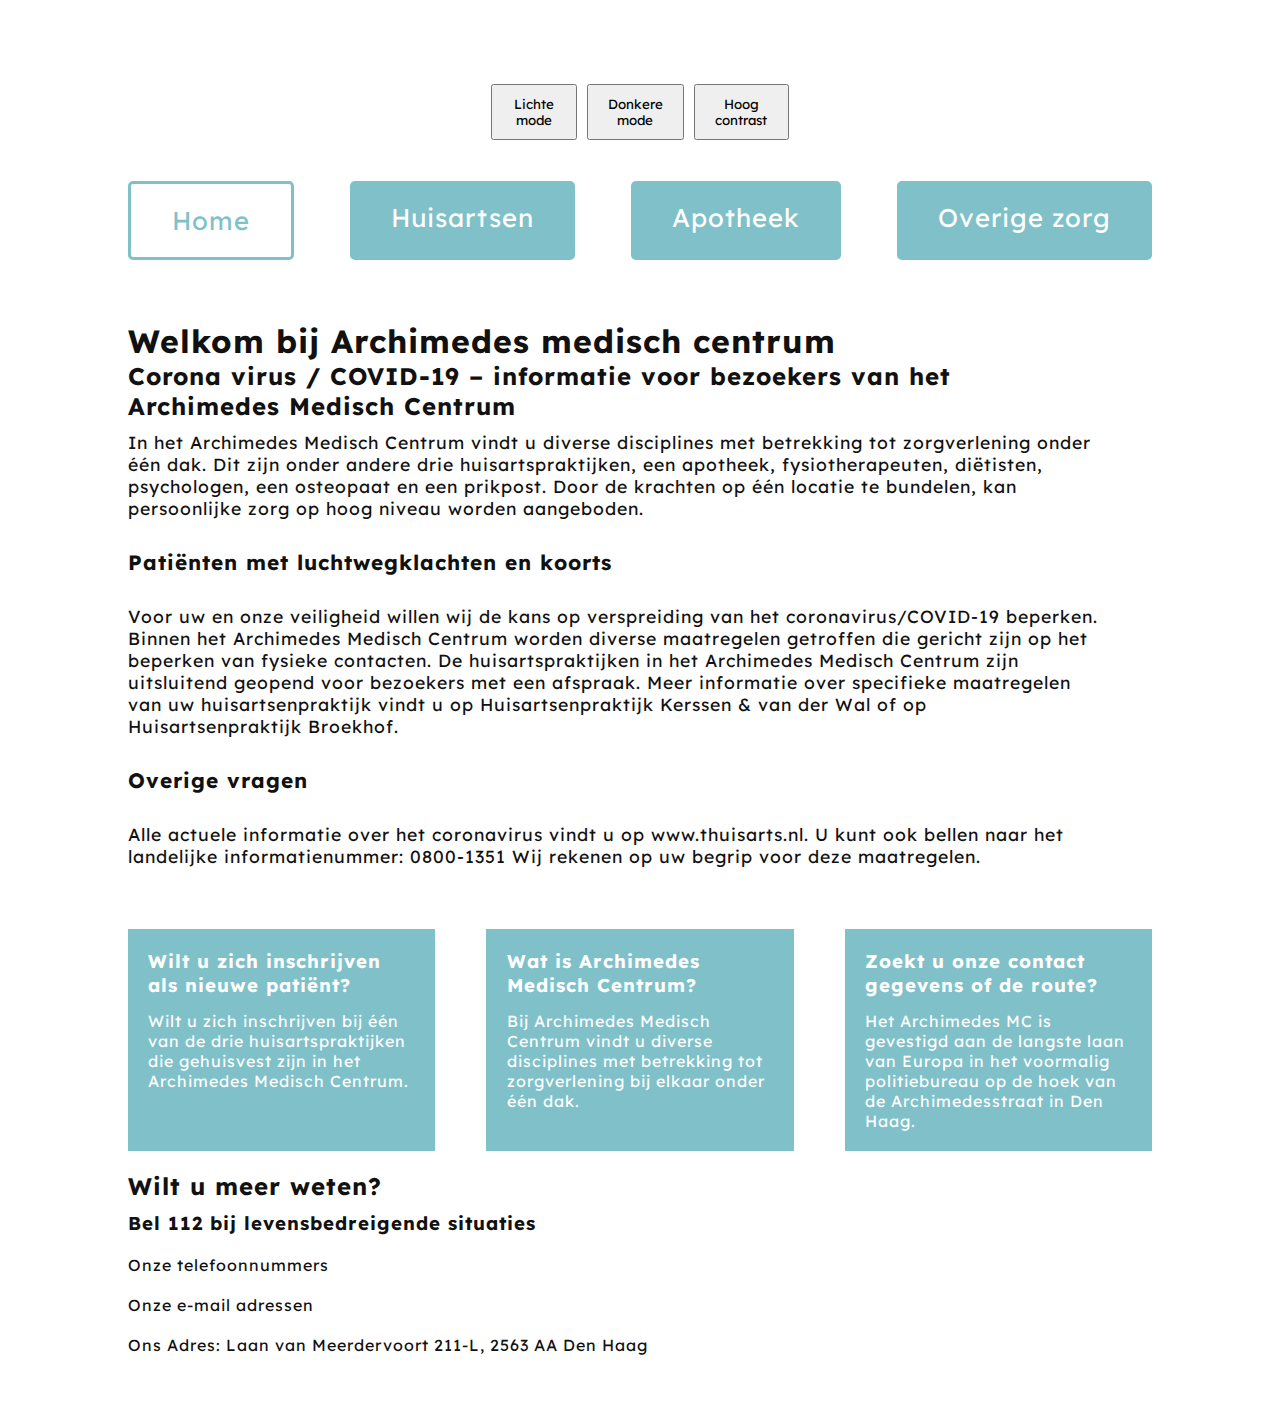
==== index.html @ fb49da2a "16/1" ====
<!DOCTYPE html>
<html lang="nl" data-color-mode>
    <head>
        <meta charset="UTF-8" />
        <meta name="author" content="Jort Broekhof" />
        <meta name="viewport" content="width=device-width, initial-scale=1" />

        <title>Jort Broekhof FED2223</title>
        <link rel="preconnect" href="https://fonts.googleapis.com" />
        <link rel="preconnect" href="https://fonts.gstatic.com" crossorigin />
        <link
            href="https://fonts.googleapis.com/css2?family=Lexend:wght@300;400;600;800&display=swap"
            rel="stylesheet"
        />

        <link href="styles/style.css" rel="stylesheet" />
        <link rel="icon" type="image/svg+xml" href="images/favicon.svg" />
    </head>
    <header>
        <a href="../">
            <img
                src="/images/archimedes-logo.svg"
                alt="Logo Archimedes"
                id="archimedesLogo"
            />
        </a>

        <ul>
            <li>
                <button onclick="lightCheck()">
                    <label for="lightMode">Lichte mode</label>
                </button>
            </li>
            <li>
                <button onclick="darkCheck()">
                    <label for="darkMode">Donkere mode</label>
                </button>
            </li>
            <li>
                <button onclick="contrastCheck()">
                    <label for="contrastMode">Hoog contrast</label>
                </button>
            </li>
        </ul>
    </header>
    <nav class="nav-container">
        <a id="current" href="../">Home</a>
        <a href="huisartsen.html">Huisartsen</a>
        <a href="#">Apotheek</a>
        <a href="#">Overige zorg</a>
    </nav>
    <main>
        <section>
            <h1>Welkom bij Archimedes medisch centrum</h1>
            <article class="main-content">
                <h2>
                    Corona virus / COVID-19 – informatie voor bezoekers van het
                    Archimedes Medisch Centrum
                </h2>
                <p>
                    In het Archimedes Medisch Centrum vindt u diverse
                    disciplines met betrekking tot zorgverlening onder één dak.
                    Dit zijn onder andere drie huisartspraktijken, een apotheek,
                    fysiotherapeuten, diëtisten, psychologen, een osteopaat en
                    een prikpost. Door de krachten op één locatie te bundelen,
                    kan persoonlijke zorg op hoog niveau worden aangeboden.
                </p>

                <h3>Patiënten met luchtwegklachten en koorts</h3>

                <p>
                    Voor uw en onze veiligheid willen wij de kans op
                    verspreiding van het coronavirus/COVID-19 beperken. Binnen
                    het Archimedes Medisch Centrum worden diverse maatregelen
                    getroffen die gericht zijn op het beperken van fysieke
                    contacten. De huisartspraktijken in het Archimedes Medisch
                    Centrum zijn uitsluitend geopend voor bezoekers met een
                    afspraak. Meer informatie over specifieke maatregelen van uw
                    huisartsenpraktijk vindt u op Huisartsenpraktijk Kerssen &
                    van der Wal of op Huisartsenpraktijk Broekhof.
                </p>
                <h3>Overige vragen</h3>
                <p>
                    Alle actuele informatie over het coronavirus vindt u op
                    www.thuisarts.nl. U kunt ook bellen naar het landelijke
                    informatienummer: 0800-1351 Wij rekenen op uw begrip voor
                    deze maatregelen.
                </p>
            </article>
        </section>
        <section>
            <ul class="cardContainer">
                <li>
                    <h3>Wilt u zich inschrijven als nieuwe patiënt?</h3>
                    <p>
                        Wilt u zich inschrijven bij één van de drie
                        huisartspraktijken die gehuisvest zijn in het Archimedes
                        Medisch Centrum.
                    </p>
                </li>
                <li>
                    <h3>Wat is Archimedes Medisch Centrum?</h3>
                    <p>
                        Bij Archimedes Medisch Centrum vindt u diverse
                        disciplines met betrekking tot zorgverlening bij elkaar
                        onder één dak.
                    </p>
                </li>
                <li>
                    <h3>Zoekt u onze contact gegevens of de route?</h3>
                    <p>
                        Het Archimedes MC is gevestigd aan de langste laan van
                        Europa in het voormalig politiebureau op de hoek van de
                        Archimedesstraat in Den Haag.
                    </p>
                </li>
            </ul>
        </section>
    </main>

    <body>
        <footer>
            <h2>Wilt u meer weten?</h2>
            <ul class="footerList">
                <li>
                    <h3>
                        Bel <a href="tel:112">112</a> bij levensbedreigende
                        situaties
                    </h3>
                </li>
                <li>
                    <a href="/">Onze telefoonnummers</a>
                </li>
                <li>
                    <a href="/">Onze e-mail adressen</a>
                </li>
                <li>
                    <p>
                        Ons Adres: Laan van Meerdervoort 211-L, 2563 AA Den Haag
                    </p>
                </li>
            </ul>
        </footer>
        <script defer src="scripts/script.js"></script>
    </body>
</html>
---- styles/style.css ----
*,
*::after,
*::before {
    box-sizing: border-box;
    font-family: var(--font-family);
    margin: 0;
    padding: 0;
}

/*********************/
/* CUSTOM PROPERTIES */
/*********************/
:root {
    --font-family: "Lexend", sans-serif;
    --color-text: #111;
    --color-main: #80c1c9;
    --color-a: #fff;
    --color-cardbg: #80c1c9;
    --color-navbutton: #80c1c9;
    --color-navtext: #fff;
    --color-background: #fff;
    --color-currentnav: #80c1c9;
    --color-currentnavtext: #80c1c9;
    --button-radius: 5px;
    --image-visibility: block;
}

:root[data-color-mode="dark-mode"] {
    --font-family: "Lexend", sans-serif;
    --color-text: #fff;
    --color-background: #1d2a35;
    --color-cardbg: #1d575e;
    --color-navbutton: #1d575e;
    --color-currentnav: #1d575e;
    --color-currentnavtext: #fff;
    --button-radius: 5px;
    --image-visibility: block;
}

:root[data-color-mode="contrast-mode"] {
    --color-background: #000000;
    --color-navbutton: #fff;
    --color-currentnav: #f3db05;
    --color-cardbg: #1d575e;
    --color-text: #fff;
    --color-navtext: #000000;
    --color-currentnavtext: #fff;
    --filter-white: brightness(0) invert(1);
    --button-radius: 0;
    --color-cardbg: #fff;
    --image-visibility: none;
}

.aria-invisible {
    border: 0;
    clip: rect(0 0 0 0);
    height: 1px;
    margin: -1px;
    overflow: hidden;
    padding: 0;
    position: absolute;
    width: 1px;
}

html {
    width: 100vw;
    height: 100vh;
}

body {
    background-color: var(--color-background);
    height: 100%;
    width: 100%;
    padding: 5% 10%;
    color: var(--color-text);
    margin: 0 auto;
    letter-spacing: 1px;
}

header img {
    filter: var(--filter-white);
}

li {
    list-style: none;
}

a {
    text-decoration: none;
    color: var(--color-a);
}

footer a {
    color: var(--color-text);
}

main section article {
    max-width: 95%;
}

main section article h3 {
    font-size: 1.3em;
    margin: 10px 0 30px 0;
}

main section article p {
    font-size: 1.1em;
    margin: 10px 0 30px 0;
}

#current {
    background-color: var(--color-background);
    border: 3px solid var(--color-currentnav);
    color: var(--color-currentnavtext);
}

/* Small screens */
@media (max-width: 375px) {
    h1 {
        font-size: 1.6em;
    }

    main {
        margin-top: 10%;
    }

    .list-container {
        display: flex;
        flex-direction: column;
        padding: 0;
    }

    .nav-container {
        display: flex;
        flex-direction: column;
        padding: 0;
    }

    .nav-container a {
        font-size: 1.5em;
        background-color: var(--color-navbutton);
        color: var(--color-navtext);
        padding: 4.5%;
        margin-bottom: 3%;
        border-radius: var(--button-radius);
    }

    .cardContainer {
        display: flex;
        flex-direction: column;
    }

    .cardContainer li {
        max-height: 60%;
        padding: 4%;
        margin: 4% 0% 4% 0;
        background-color: var(--color-cardbg);
        color: var(--color-navtext);
    }

    .cardContainer li h3 {
        margin: 2% 0 6% 0;
    }

    footer {
        padding-bottom: 5%;
    }

    header ul {
        display: flex;
        align-items: center;
        user-select: none;
        justify-content: space-between;
        margin-bottom: 10%;
    }

    header ul li button {
        background-color: white;
        border: black solid 1px;
    }

    #infoContainer {
        display: flex;
        flex-direction: column;
    }

    #infoContainer div {
        width: 100%;
    }
    li button {
        padding: 5px;
        margin: 0 5px 0 5px;
    }

    .doctorContainer {
        display: flex;
        flex-direction: column;
    }

    .doctorContainer li {
        width: 100%;
        margin-bottom: 10%;
        background-color: var(--color-cardbg);
    }

    .doctorContainer li article {
        padding: 0 5% 5% 5%;
        color: var(--color-navtext);
    }

    .doctorContainer li article h2 {
        margin: 5% 0 0 0;
    }

    .doctorContainer li article p {
        margin: 2.5% 0 5% 0;
    }

    .doctorContainer li img {
        display: block;
        max-width: 100%;
        height: auto;
        display: var(--image-visibility);
        margin-bottom: 5%;
    }
}

/* Big screens */
@media (min-width: 376px) {
    header {
        display: flex;
        align-items: center;
        flex-direction: column;
    }

    #archimedesLogo {
        max-width: 30%;
    }

    h1 {
        font-size: 2em;
    }

    .nav-container {
        display: flex;
        justify-content: space-between;
        flex-direction: row;
        padding: 0;
        margin-top: 4%;
    }

    .nav-container a {
        font-size: 1.6em;
        background-color: var(--color-navbutton);
        color: var(--color-navtext);
        padding: 2% 4% 2% 4%;
        border-radius: var(--button-radius);
    }

    .cardContainer {
        display: flex;
        justify-content: space-between;
    }

    .cardContainer li {
        width: 30%;
        max-height: 60%;
        padding: 2%;
        margin-bottom: 2%;
        background-color: var(--color-cardbg);
        color: var(--color-navtext);
    }

    .cardContainer li h3 {
        margin-bottom: 5%;
    }

    section {
        margin-top: 6%;
    }

    footer {
        padding-bottom: 5%;
    }

    footer ul li {
        padding: 10px 10px 10px 0;
    }

    header ul {
        display: flex;
        align-items: center;
        user-select: none;
        justify-content: space-between;
        width: 30%;
    }

    li button {
        padding: 10px;
        margin: 0 5px 0 5px;
    }

    .doctorContainer {
        display: flex;
        justify-content: space-around;
    }

    .doctorContainer li {
        width: 40%;
        margin-bottom: 10%;
        background-color: var(--color-cardbg);
    }

    .doctorContainer li img {
        display: block;
        max-width: 100%;
        height: auto;
    }

    .doctorContainer li article {
        padding: 0 5% 5% 5%;
        color: var(--color-navtext);
    }

    .doctorContainer li article h2 {
        margin: 5% 0 0 0;
    }

    .doctorContainer li article p {
        margin: 2.5% 0 5% 0;
    }

    .doctorContainer li img {
        display: block;
        max-width: 100%;
        height: auto;
        display: var(--image-visibility);
        margin-bottom: 5%;
    }
}
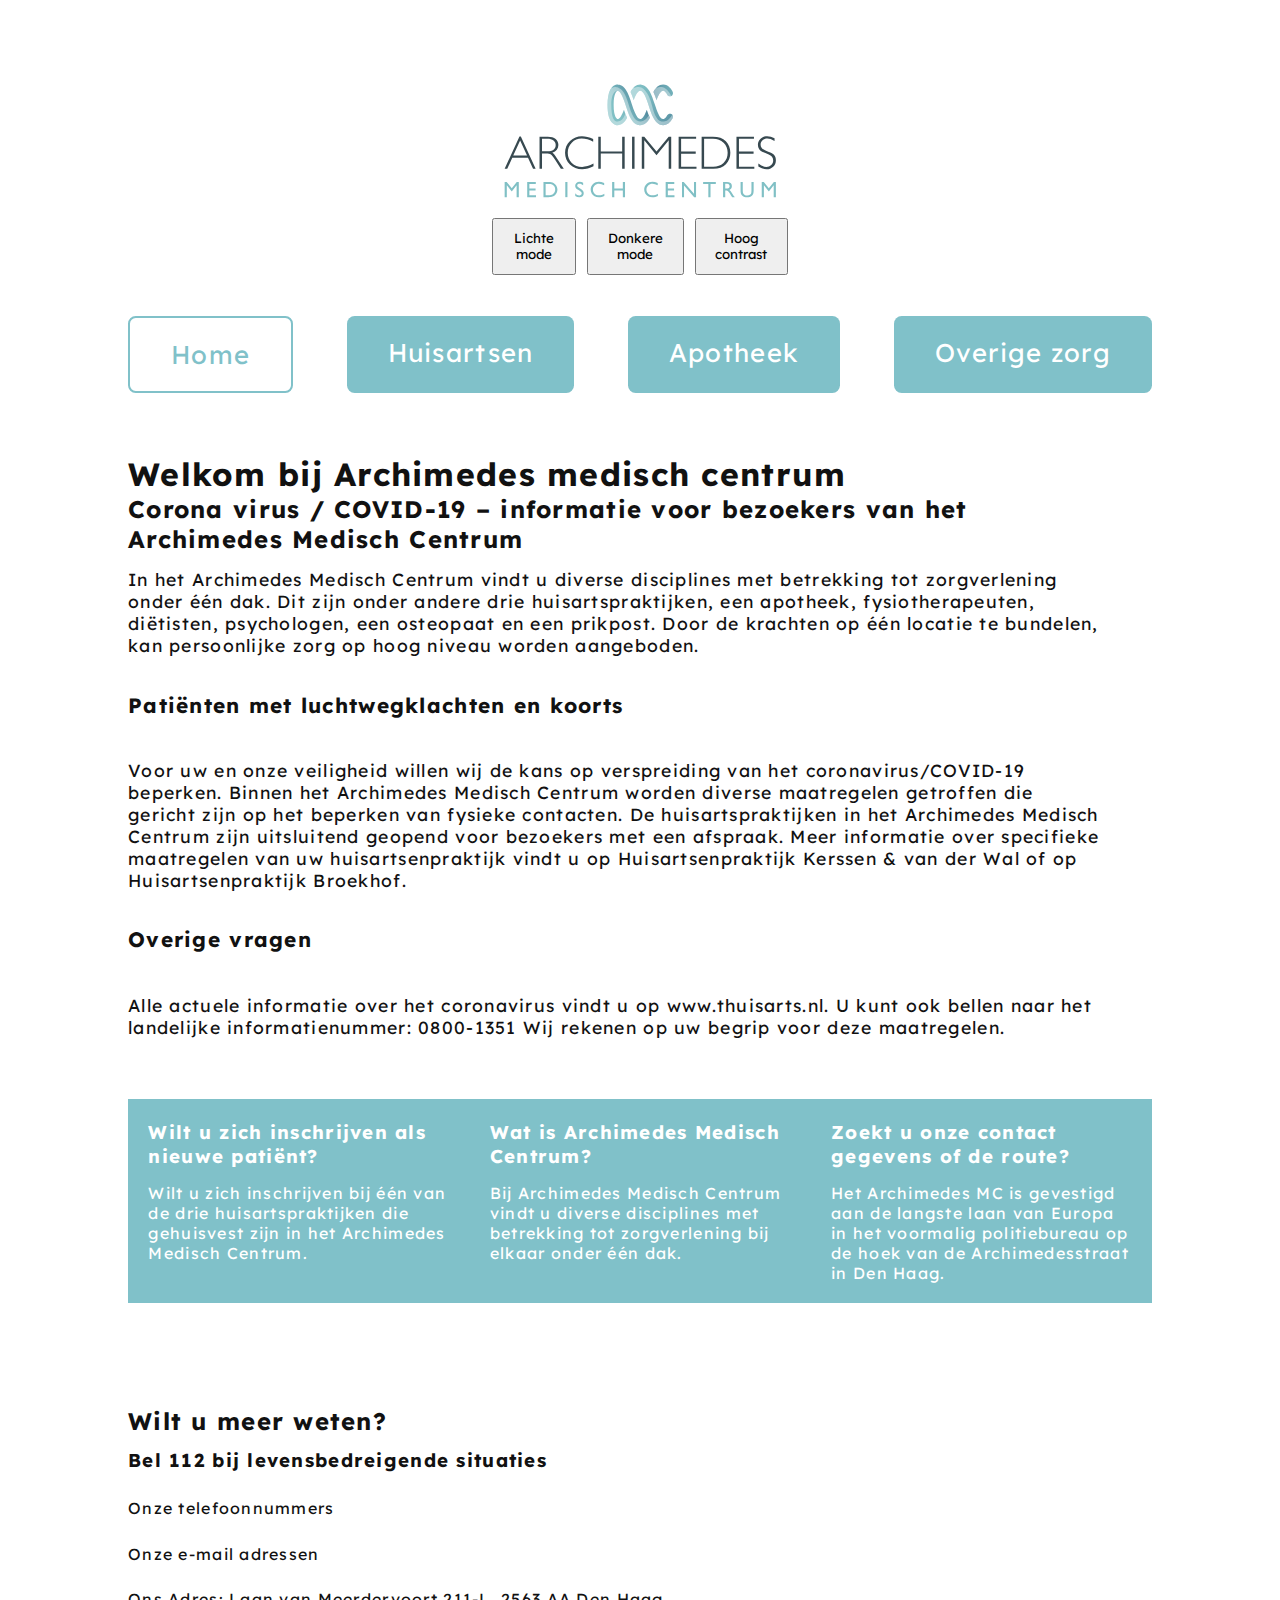
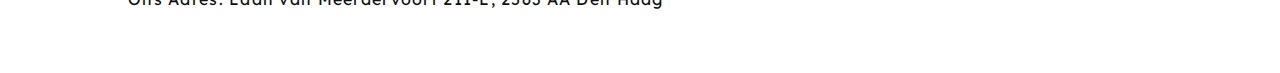
==== commit 09519bcb: "HTML/CSS + README" ====
--- a/index.html
+++ b/index.html
@@ -17,33 +17,33 @@
         <link rel="icon" type="image/svg+xml" href="images/favicon.svg" />
     </head>
     <header>
+        
         <a href="../">
             <img
                 src="/images/archimedes-logo.svg"
                 alt="Logo Archimedes"
-                id="archimedesLogo"
             />
         </a>
 
         <ul>
             <li>
-                <button onclick="lightCheck()">
-                    <label for="lightMode">Lichte mode</label>
+                <button>
+                    <label >Lichte mode</label>
                 </button>
             </li>
             <li>
-                <button onclick="darkCheck()">
-                    <label for="darkMode">Donkere mode</label>
+                <button>
+                    <label >Donkere mode</label>
                 </button>
             </li>
             <li>
-                <button onclick="contrastCheck()">
-                    <label for="contrastMode">Hoog contrast</label>
+                <button>
+                    <label >Hoog contrast</label>
                 </button>
             </li>
         </ul>
     </header>
-    <nav class="nav-container">
+    <nav>
         <a id="current" href="../">Home</a>
         <a href="huisartsen.html">Huisartsen</a>
         <a href="#">Apotheek</a>
@@ -52,7 +52,7 @@
     <main>
         <section>
             <h1>Welkom bij Archimedes medisch centrum</h1>
-            <article class="main-content">
+            <article>
                 <h2>
                     Corona virus / COVID-19 – informatie voor bezoekers van het
                     Archimedes Medisch Centrum
@@ -89,7 +89,7 @@
             </article>
         </section>
         <section>
-            <ul class="cardContainer">
+            <ul >
                 <li>
                     <h3>Wilt u zich inschrijven als nieuwe patiënt?</h3>
                     <p>
@@ -121,7 +121,7 @@
     <body>
         <footer>
             <h2>Wilt u meer weten?</h2>
-            <ul class="footerList">
+            <ul>
                 <li>
                     <h3>
                         Bel <a href="tel:112">112</a> bij levensbedreigende
--- a/styles/style.css
+++ b/styles/style.css
@@ -21,7 +21,7 @@
     --color-background: #fff;
     --color-currentnav: #80c1c9;
     --color-currentnavtext: #80c1c9;
-    --button-radius: 5px;
+    --button-radius: 0.3em;
     --image-visibility: block;
 }
 
@@ -33,7 +33,7 @@
     --color-navbutton: #1d575e;
     --color-currentnav: #1d575e;
     --color-currentnavtext: #fff;
-    --button-radius: 5px;
+    --button-radius: 0.3em;
     --image-visibility: block;
 }
 
@@ -54,16 +54,16 @@
 .aria-invisible {
     border: 0;
     clip: rect(0 0 0 0);
-    height: 1px;
-    margin: -1px;
+    height: 0.08em;
+    margin: -0.08em;
     overflow: hidden;
     padding: 0;
     position: absolute;
-    width: 1px;
+    width: 0.08em;
 }
 
 html {
-    width: 100vw;
+    max-width: 100vw;
     height: 100vh;
 }
 
@@ -74,7 +74,7 @@
     padding: 5% 10%;
     color: var(--color-text);
     margin: 0 auto;
-    letter-spacing: 1px;
+    letter-spacing: 0.08em;
 }
 
 header img {
@@ -100,22 +100,22 @@
 
 main section article h3 {
     font-size: 1.3em;
-    margin: 10px 0 30px 0;
+    margin: 0.8em 0 2em 0;
 }
 
 main section article p {
     font-size: 1.1em;
-    margin: 10px 0 30px 0;
+    margin: 0.8em 0 2em 0;
 }
 
 #current {
     background-color: var(--color-background);
-    border: 3px solid var(--color-currentnav);
+    border: 0.1em solid var(--color-currentnav);
     color: var(--color-currentnavtext);
 }
 
 /* Small screens */
-@media (max-width: 375px) {
+@media (max-width: 25.9em) {
     h1 {
         font-size: 1.6em;
     }
@@ -124,19 +124,13 @@
         margin-top: 10%;
     }
 
-    .list-container {
+    nav {
         display: flex;
         flex-direction: column;
         padding: 0;
     }
 
-    .nav-container {
-        display: flex;
-        flex-direction: column;
-        padding: 0;
-    }
-
-    .nav-container a {
+    nav a {
         font-size: 1.5em;
         background-color: var(--color-navbutton);
         color: var(--color-navtext);
@@ -145,12 +139,12 @@
         border-radius: var(--button-radius);
     }
 
-    .cardContainer {
+    section ul {
         display: flex;
         flex-direction: column;
     }
 
-    .cardContainer li {
+    section ul li {
         max-height: 60%;
         padding: 4%;
         margin: 4% 0% 4% 0;
@@ -158,7 +152,7 @@
         color: var(--color-navtext);
     }
 
-    .cardContainer li h3 {
+    section ul li h3 {
         margin: 2% 0 6% 0;
     }
 
@@ -176,47 +170,39 @@
 
     header ul li button {
         background-color: white;
-        border: black solid 1px;
-    }
-
-    #infoContainer {
+        border: black solid 0.08em;
+    }
+
+    li button {
+        padding: 0.4em;
+        margin: 0 0.4em 0 0.4em;
+    }
+
+    main section ul {
         display: flex;
         flex-direction: column;
     }
 
-    #infoContainer div {
-        width: 100%;
-    }
-    li button {
-        padding: 5px;
-        margin: 0 5px 0 5px;
-    }
-
-    .doctorContainer {
-        display: flex;
-        flex-direction: column;
-    }
-
-    .doctorContainer li {
+    main section ul li {
         width: 100%;
         margin-bottom: 10%;
         background-color: var(--color-cardbg);
     }
 
-    .doctorContainer li article {
+    main section ul li article {
         padding: 0 5% 5% 5%;
         color: var(--color-navtext);
     }
 
-    .doctorContainer li article h2 {
+    main section ul li article h2 {
         margin: 5% 0 0 0;
     }
 
-    .doctorContainer li article p {
+    main section ul li article p {
         margin: 2.5% 0 5% 0;
     }
 
-    .doctorContainer li img {
+    main section ul li img {
         display: block;
         max-width: 100%;
         height: auto;
@@ -226,14 +212,20 @@
 }
 
 /* Big screens */
-@media (min-width: 376px) {
+@media (min-width: 26em) {
     header {
         display: flex;
         align-items: center;
         flex-direction: column;
     }
 
-    #archimedesLogo {
+    header a {
+        width: 100%;
+        display: flex;
+        justify-content: center;
+    }
+
+    header a img {
         max-width: 30%;
     }
 
@@ -241,7 +233,7 @@
         font-size: 2em;
     }
 
-    .nav-container {
+    nav {
         display: flex;
         justify-content: space-between;
         flex-direction: row;
@@ -249,7 +241,7 @@
         margin-top: 4%;
     }
 
-    .nav-container a {
+    nav a {
         font-size: 1.6em;
         background-color: var(--color-navbutton);
         color: var(--color-navtext);
@@ -257,12 +249,12 @@
         border-radius: var(--button-radius);
     }
 
-    .cardContainer {
+    section ul {
         display: flex;
         justify-content: space-between;
     }
 
-    .cardContainer li {
+    section ul li {
         width: 30%;
         max-height: 60%;
         padding: 2%;
@@ -271,7 +263,7 @@
         color: var(--color-navtext);
     }
 
-    .cardContainer li h3 {
+    section ul li h3 {
         margin-bottom: 5%;
     }
 
@@ -284,7 +276,7 @@
     }
 
     footer ul li {
-        padding: 10px 10px 10px 0;
+        padding: 0.8em 0.8em 0.8em 0;
     }
 
     header ul {
@@ -296,41 +288,41 @@
     }
 
     li button {
-        padding: 10px;
-        margin: 0 5px 0 5px;
-    }
-
-    .doctorContainer {
+        padding: 0.8em;
+        margin: 0 0.4em 0 0.4em;
+    }
+
+    main section ul {
         display: flex;
         justify-content: space-around;
     }
 
-    .doctorContainer li {
+    main section ul li {
         width: 40%;
         margin-bottom: 10%;
         background-color: var(--color-cardbg);
     }
 
-    .doctorContainer li img {
+    main section ul li img {
         display: block;
         max-width: 100%;
         height: auto;
     }
 
-    .doctorContainer li article {
+    main section ul li article {
         padding: 0 5% 5% 5%;
         color: var(--color-navtext);
     }
 
-    .doctorContainer li article h2 {
+    main section ul li article h2 {
         margin: 5% 0 0 0;
     }
 
-    .doctorContainer li article p {
+    main section ul li article p {
         margin: 2.5% 0 5% 0;
     }
 
-    .doctorContainer li img {
+    main section ul li img {
         display: block;
         max-width: 100%;
         height: auto;
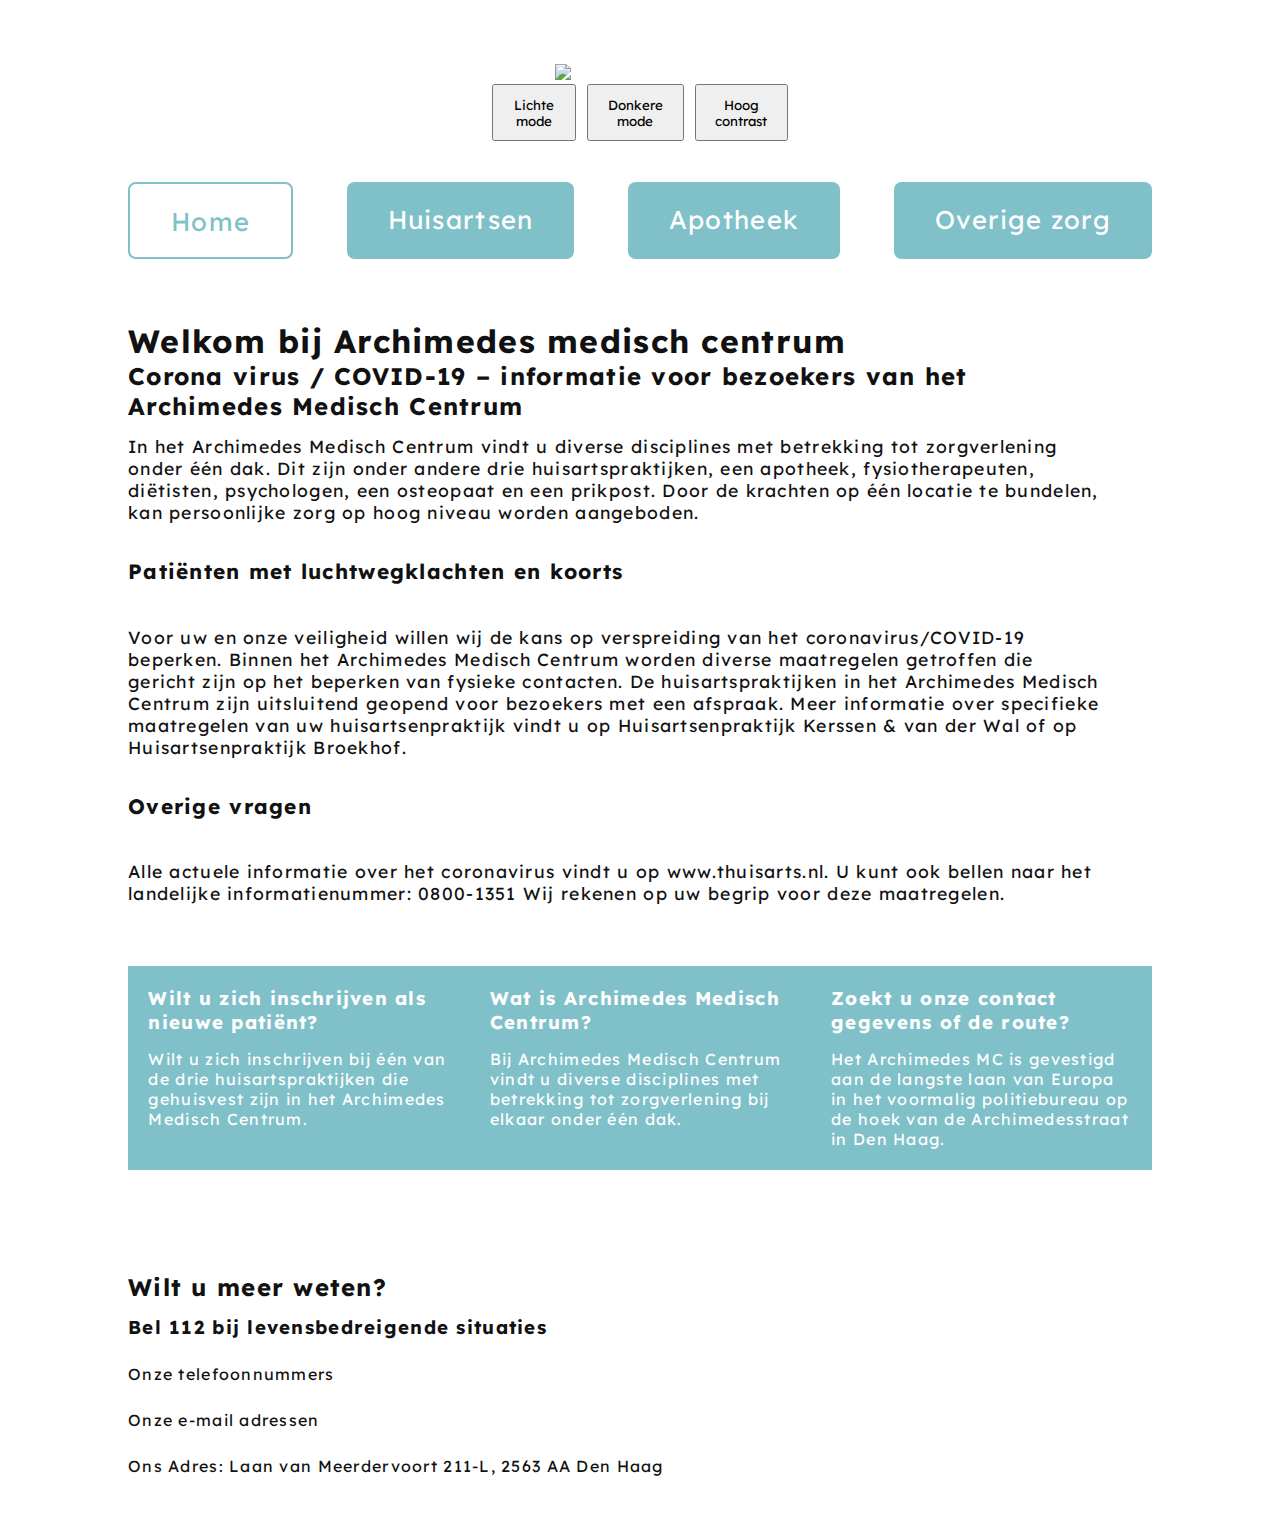
==== commit ba6bfa48: "link fix" ====
--- a/index.html
+++ b/index.html
@@ -18,9 +18,9 @@
     </head>
     <header>
         
-        <a href="../">
+        <a href="/FED22-23/">
             <img
-                src="/images/archimedes-logo.svg"
+                src="/FED22-23/images/archimedes-logo.svg"
                 alt="Logo Archimedes"
             />
         </a>
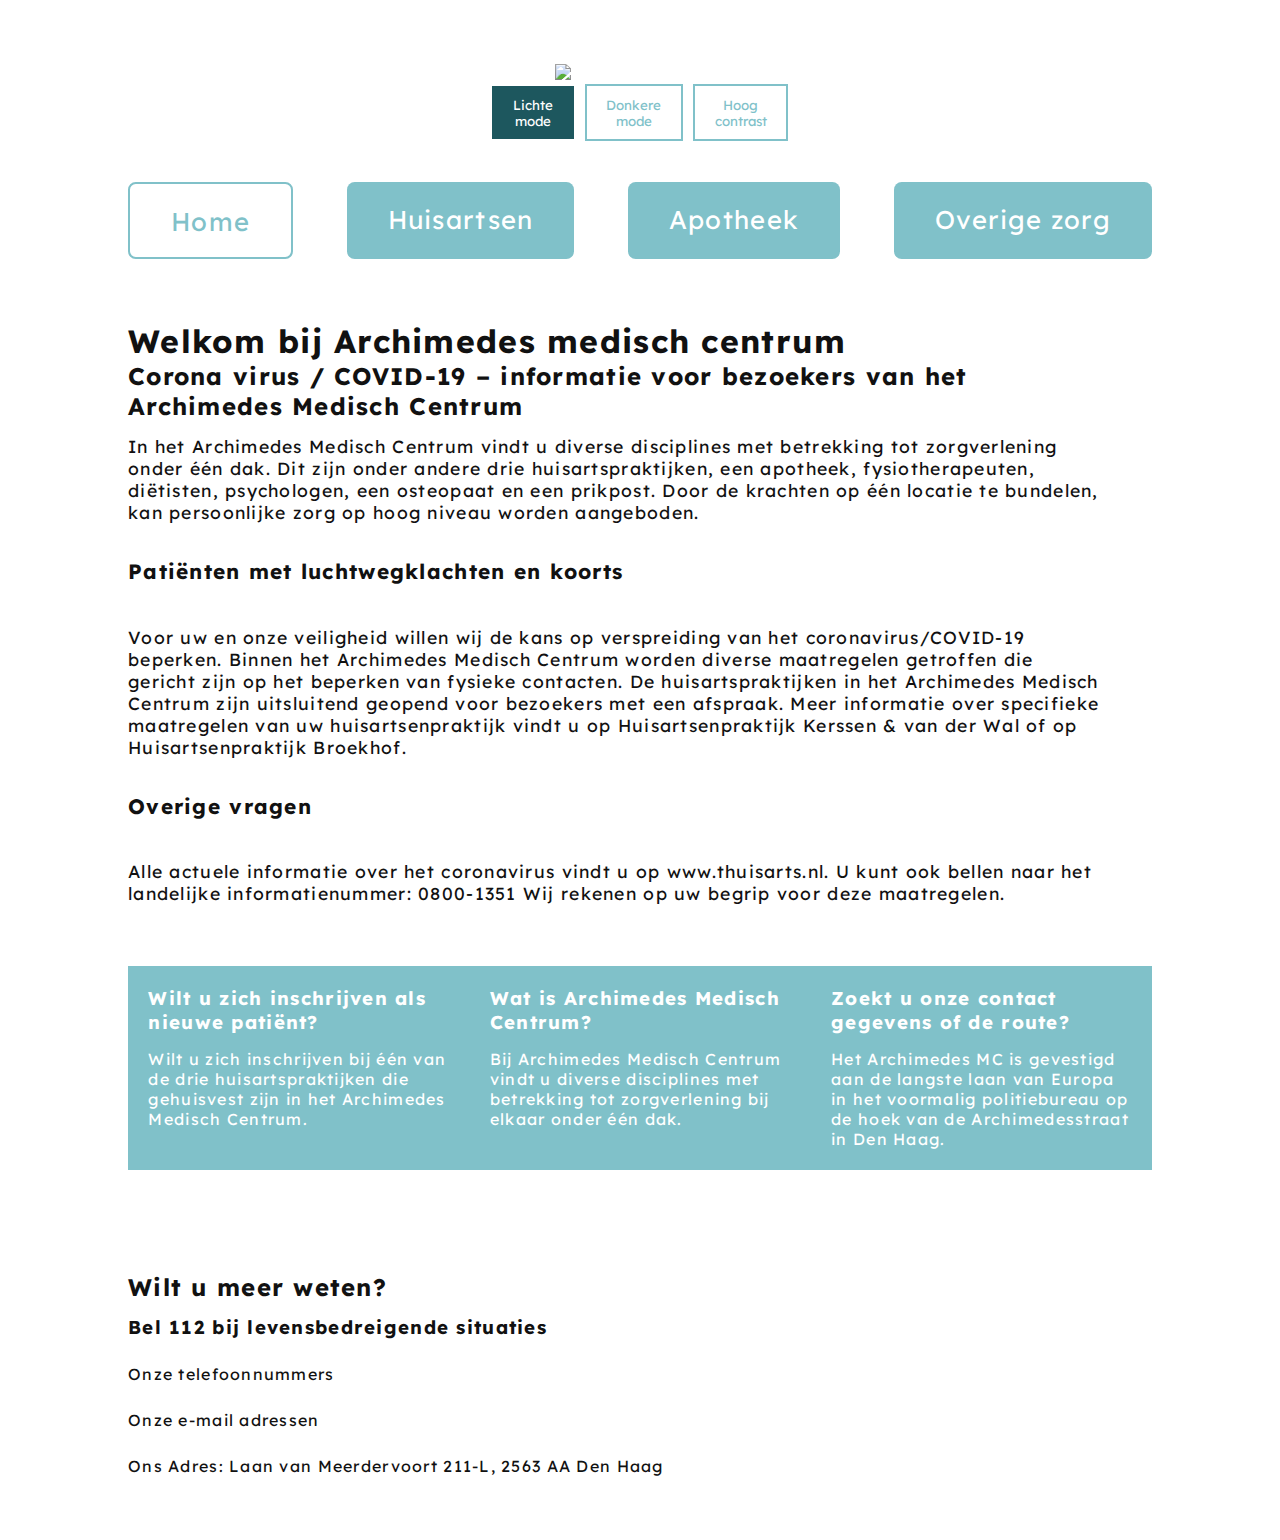
==== commit 7ec5fe5f: "Color mode selection" ====
--- a/index.html
+++ b/index.html
@@ -44,7 +44,7 @@
         </ul>
     </header>
     <nav>
-        <a id="current" href="../">Home</a>
+        <a id="current" href="#">Home</a>
         <a href="huisartsen.html">Huisartsen</a>
         <a href="#">Apotheek</a>
         <a href="#">Overige zorg</a>
--- a/styles/style.css
+++ b/styles/style.css
@@ -81,6 +81,12 @@
     filter: var(--filter-white);
 }
 
+header ul li button { 
+    background-color: white; 
+    color: var(--color-main); 
+    border: 2px solid var(--color-main);
+}
+
 li {
     list-style: none;
 }
@@ -298,7 +304,7 @@
     }
 
     main section ul li {
-        width: 40%;
+        width: 35%;
         margin-bottom: 10%;
         background-color: var(--color-cardbg);
     }
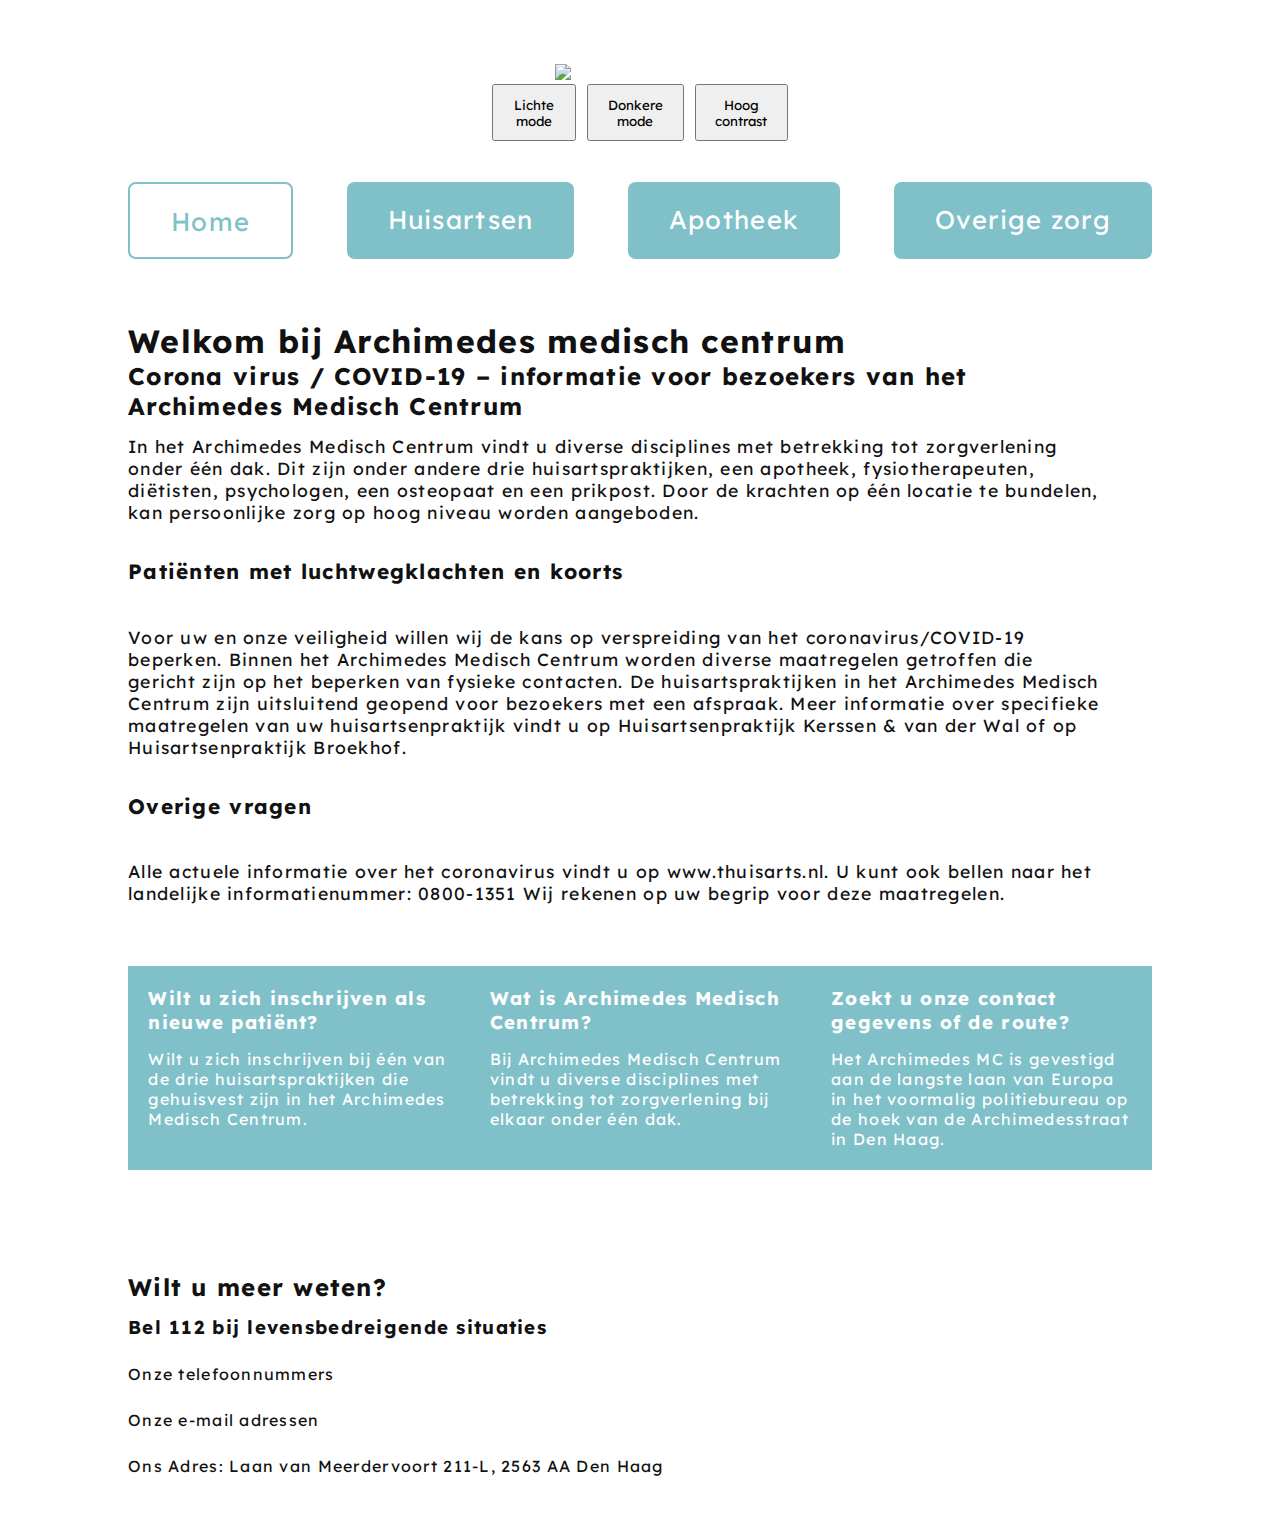
==== commit 34ddb873: "Added Aria" ====
--- a/index.html
+++ b/index.html
@@ -1,146 +1,142 @@
 <!DOCTYPE html>
 <html lang="nl" data-color-mode>
-    <head>
-        <meta charset="UTF-8" />
-        <meta name="author" content="Jort Broekhof" />
-        <meta name="viewport" content="width=device-width, initial-scale=1" />
 
-        <title>Jort Broekhof FED2223</title>
-        <link rel="preconnect" href="https://fonts.googleapis.com" />
-        <link rel="preconnect" href="https://fonts.gstatic.com" crossorigin />
-        <link
-            href="https://fonts.googleapis.com/css2?family=Lexend:wght@300;400;600;800&display=swap"
-            rel="stylesheet"
-        />
+<head>
+    <meta charset="UTF-8" />
+    <meta name="author" content="Jort Broekhof" />
+    <meta name="viewport" content="width=device-width, initial-scale=1" />
 
-        <link href="styles/style.css" rel="stylesheet" />
-        <link rel="icon" type="image/svg+xml" href="images/favicon.svg" />
-    </head>
-    <header>
-        
-        <a href="/FED22-23/">
-            <img
-                src="/FED22-23/images/archimedes-logo.svg"
-                alt="Logo Archimedes"
-            />
-        </a>
+    <title>Jort Broekhof FED2223</title>
+    <link rel="preconnect" href="https://fonts.googleapis.com" />
+    <link rel="preconnect" href="https://fonts.gstatic.com" crossorigin />
+    <link href="https://fonts.googleapis.com/css2?family=Lexend:wght@300;400;600;800&display=swap" rel="stylesheet" />
 
+    <link href="styles/style.css" rel="stylesheet" />
+    <link rel="icon" type="image/svg+xml" href="images/favicon.svg" />
+</head>
+<header>
+
+    <a href="/FED22-23/">
+        <img src="/FED22-23/images/archimedes-logo.svg" alt="Logo Archimedes" />
+    </a>
+
+    <ul>
+        <li>
+            <button>
+                <label>Lichte mode</label>
+            </button>
+        </li>
+        <li>
+            <button>
+                <label>Donkere mode</label>
+            </button>
+        </li>
+        <li>
+            <button>
+                <label>Hoog contrast</label>
+            </button>
+        </li>
+    </ul>
+</header>
+<nav aria-label="Menu">
+    <a aria-current="true" href="#">Home</a>
+    <a href="huisartsen.html">Huisartsen</a>
+    <a href="#">Apotheek</a>
+    <a href="#">Overige zorg</a>
+</nav>
+<main>
+    <section>
+        <h1>Welkom bij Archimedes medisch centrum</h1>
+        <article>
+            <h2>
+                Corona virus / COVID-19 – informatie voor bezoekers van het
+                Archimedes Medisch Centrum
+            </h2>
+            <p>
+                In het Archimedes Medisch Centrum vindt u diverse
+                disciplines met betrekking tot zorgverlening onder één dak.
+                Dit zijn onder andere drie huisartspraktijken, een apotheek,
+                fysiotherapeuten, diëtisten, psychologen, een osteopaat en
+                een prikpost. Door de krachten op één locatie te bundelen,
+                kan persoonlijke zorg op hoog niveau worden aangeboden.
+            </p>
+
+            <h3>Patiënten met luchtwegklachten en koorts</h3>
+
+            <p>
+                Voor uw en onze veiligheid willen wij de kans op
+                verspreiding van het coronavirus/COVID-19 beperken. Binnen
+                het Archimedes Medisch Centrum worden diverse maatregelen
+                getroffen die gericht zijn op het beperken van fysieke
+                contacten. De huisartspraktijken in het Archimedes Medisch
+                Centrum zijn uitsluitend geopend voor bezoekers met een
+                afspraak. Meer informatie over specifieke maatregelen van uw
+                huisartsenpraktijk vindt u op Huisartsenpraktijk Kerssen &
+                van der Wal of op Huisartsenpraktijk Broekhof.
+            </p>
+            <h3>Overige vragen</h3>
+            <p>
+                Alle actuele informatie over het coronavirus vindt u op
+                www.thuisarts.nl. U kunt ook bellen naar het landelijke
+                informatienummer: 0800-1351 Wij rekenen op uw begrip voor
+                deze maatregelen.
+            </p>
+        </article>
+    </section>
+    <section>
+        <ul>
+            <li aria-description="Inschrijf informatie kaart">
+                <h3>Wilt u zich inschrijven als nieuwe patiënt?</h3>
+                <p>
+                    Wilt u zich inschrijven bij één van de drie
+                    huisartspraktijken die gehuisvest zijn in het Archimedes
+                    Medisch Centrum.
+                </p>
+            </li>
+            <li aria-description="Wat is Archimedes kaart">
+                <h3>Wat is Archimedes Medisch Centrum?</h3>
+                <p>
+                    Bij Archimedes Medisch Centrum vindt u diverse
+                    disciplines met betrekking tot zorgverlening bij elkaar
+                    onder één dak.
+                </p>
+            </li>
+            <li aria-description="contact en route kaart">
+                <h3>Zoekt u onze contact gegevens of de route?</h3>
+                <p>
+                    Het Archimedes MC is gevestigd aan de langste laan van
+                    Europa in het voormalig politiebureau op de hoek van de
+                    Archimedesstraat in Den Haag.
+                </p>
+            </li>
+        </ul>
+    </section>
+</main>
+
+<body>
+    <footer>
+        <h2>Wilt u meer weten?</h2>
         <ul>
             <li>
-                <button>
-                    <label >Lichte mode</label>
-                </button>
+                <h3>
+                    Bel <a href="tel:112">112</a> bij levensbedreigende
+                    situaties
+                </h3>
             </li>
             <li>
-                <button>
-                    <label >Donkere mode</label>
-                </button>
+                <a href="/">Onze telefoonnummers</a>
             </li>
             <li>
-                <button>
-                    <label >Hoog contrast</label>
-                </button>
+                <a href="/">Onze e-mail adressen</a>
+            </li>
+            <li>
+                <p>
+                    Ons Adres: Laan van Meerdervoort 211-L, 2563 AA Den Haag
+                </p>
             </li>
         </ul>
-    </header>
-    <nav>
-        <a id="current" href="#">Home</a>
-        <a href="huisartsen.html">Huisartsen</a>
-        <a href="#">Apotheek</a>
-        <a href="#">Overige zorg</a>
-    </nav>
-    <main>
-        <section>
-            <h1>Welkom bij Archimedes medisch centrum</h1>
-            <article>
-                <h2>
-                    Corona virus / COVID-19 – informatie voor bezoekers van het
-                    Archimedes Medisch Centrum
-                </h2>
-                <p>
-                    In het Archimedes Medisch Centrum vindt u diverse
-                    disciplines met betrekking tot zorgverlening onder één dak.
-                    Dit zijn onder andere drie huisartspraktijken, een apotheek,
-                    fysiotherapeuten, diëtisten, psychologen, een osteopaat en
-                    een prikpost. Door de krachten op één locatie te bundelen,
-                    kan persoonlijke zorg op hoog niveau worden aangeboden.
-                </p>
+    </footer>
+    <script defer src="scripts/script.js"></script>
+</body>
 
-                <h3>Patiënten met luchtwegklachten en koorts</h3>
-
-                <p>
-                    Voor uw en onze veiligheid willen wij de kans op
-                    verspreiding van het coronavirus/COVID-19 beperken. Binnen
-                    het Archimedes Medisch Centrum worden diverse maatregelen
-                    getroffen die gericht zijn op het beperken van fysieke
-                    contacten. De huisartspraktijken in het Archimedes Medisch
-                    Centrum zijn uitsluitend geopend voor bezoekers met een
-                    afspraak. Meer informatie over specifieke maatregelen van uw
-                    huisartsenpraktijk vindt u op Huisartsenpraktijk Kerssen &
-                    van der Wal of op Huisartsenpraktijk Broekhof.
-                </p>
-                <h3>Overige vragen</h3>
-                <p>
-                    Alle actuele informatie over het coronavirus vindt u op
-                    www.thuisarts.nl. U kunt ook bellen naar het landelijke
-                    informatienummer: 0800-1351 Wij rekenen op uw begrip voor
-                    deze maatregelen.
-                </p>
-            </article>
-        </section>
-        <section>
-            <ul >
-                <li>
-                    <h3>Wilt u zich inschrijven als nieuwe patiënt?</h3>
-                    <p>
-                        Wilt u zich inschrijven bij één van de drie
-                        huisartspraktijken die gehuisvest zijn in het Archimedes
-                        Medisch Centrum.
-                    </p>
-                </li>
-                <li>
-                    <h3>Wat is Archimedes Medisch Centrum?</h3>
-                    <p>
-                        Bij Archimedes Medisch Centrum vindt u diverse
-                        disciplines met betrekking tot zorgverlening bij elkaar
-                        onder één dak.
-                    </p>
-                </li>
-                <li>
-                    <h3>Zoekt u onze contact gegevens of de route?</h3>
-                    <p>
-                        Het Archimedes MC is gevestigd aan de langste laan van
-                        Europa in het voormalig politiebureau op de hoek van de
-                        Archimedesstraat in Den Haag.
-                    </p>
-                </li>
-            </ul>
-        </section>
-    </main>
-
-    <body>
-        <footer>
-            <h2>Wilt u meer weten?</h2>
-            <ul>
-                <li>
-                    <h3>
-                        Bel <a href="tel:112">112</a> bij levensbedreigende
-                        situaties
-                    </h3>
-                </li>
-                <li>
-                    <a href="/">Onze telefoonnummers</a>
-                </li>
-                <li>
-                    <a href="/">Onze e-mail adressen</a>
-                </li>
-                <li>
-                    <p>
-                        Ons Adres: Laan van Meerdervoort 211-L, 2563 AA Den Haag
-                    </p>
-                </li>
-            </ul>
-        </footer>
-        <script defer src="scripts/script.js"></script>
-    </body>
-</html>
+</html>--- a/styles/style.css
+++ b/styles/style.css
@@ -23,6 +23,9 @@
     --color-currentnavtext: #80c1c9;
     --button-radius: 0.3em;
     --image-visibility: block;
+    --button-bgcolor: #fff;
+    --button-color: #1d575e;
+    --button-border: border:1px solid #1d575e;
 }
 
 :root[data-color-mode="dark-mode"] {
@@ -35,6 +38,9 @@
     --color-currentnavtext: #fff;
     --button-radius: 0.3em;
     --image-visibility: block;
+    --button-bgcolor: #fff;
+    --button-color: #1d575e;
+    --button-border: none;
 }
 
 :root[data-color-mode="contrast-mode"] {
@@ -49,6 +55,9 @@
     --button-radius: 0;
     --color-cardbg: #fff;
     --image-visibility: none;
+    --button-bgcolor: #000000;
+    --button-color: #000000;
+    --button-border: none;
 }
 
 .aria-invisible {
@@ -81,11 +90,11 @@
     filter: var(--filter-white);
 }
 
-header ul li button { 
+/* header ul li button { 
     background-color: white; 
     color: var(--color-main); 
     border: 2px solid var(--color-main);
-}
+} */
 
 li {
     list-style: none;
@@ -114,7 +123,7 @@
     margin: 0.8em 0 2em 0;
 }
 
-#current {
+a[aria-current="true"] {
     background-color: var(--color-background);
     border: 0.1em solid var(--color-currentnav);
     color: var(--color-currentnavtext);
@@ -174,10 +183,11 @@
         margin-bottom: 10%;
     }
 
-    header ul li button {
-        background-color: white;
-        border: black solid 0.08em;
-    }
+    /* header ul li button {
+        background-color: var(--button-bgcolor);
+        border: var(--button-border);
+        color: var(--button-color);
+    } */
 
     li button {
         padding: 0.4em;
